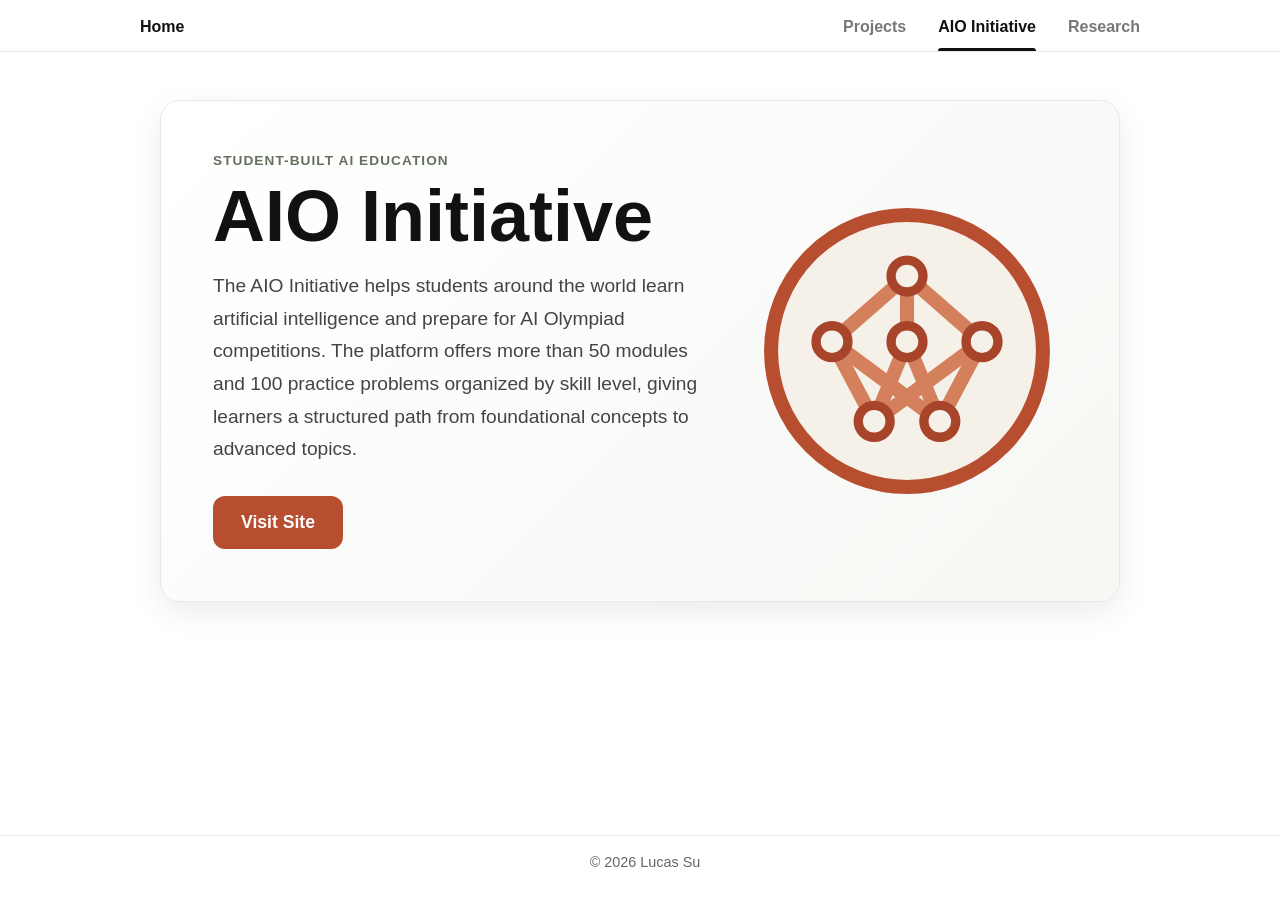
==== aio-initiative/index.html @ 116cb765 "change website" ====
<!doctype html>
<html lang="en">
<head>
  <meta charset="UTF-8">
  <meta name="viewport" content="width=device-width, initial-scale=1.0">
  <title>Lucas Su | AIO Initiative</title>
  <link rel="stylesheet" href="/style.css">
</head>
<body>
  <header class="site-header">
    <div class="site-header-inner">
      <a class="site-home" href="/">Home</a>
      <nav class="site-tabs" aria-label="Main sections">
        <a class="site-tab" href="/projects/">Projects</a>
        <a class="site-tab active" href="/aio-initiative/">AIO Initiative</a>
        <button class="site-tab" type="button" disabled>Research</button>
      </nav>
    </div>
  </header>

  <main class="initiative-main">
    <section class="initiative-card">
      <div class="initiative-copy">
        <p class="initiative-label">Student-built AI education</p>
        <h1>AIO Initiative</h1>
        <p class="initiative-description">
          The AIO Initiative helps students around the world learn artificial
          intelligence and prepare for AI Olympiad competitions. The platform offers
          more than 50 modules and 100 practice problems organized by skill level,
          giving learners a structured path from foundational concepts to advanced topics.
        </p>
        <a class="initiative-button" href="https://aioinitiative.com/" target="_blank" rel="noopener noreferrer">
          Visit Site
        </a>
      </div>
      <div class="initiative-logo">
        <img src="/images/aio-initiative-logo.svg" alt="AIO Initiative neural network logo">
      </div>
    </section>
  </main>

  <footer class="site-footer">&copy; 2026 Lucas Su</footer>
</body>
</html>
---- style.css ----
body {
  display: flex;
  flex-direction: column;
  min-height: 100vh;
  font-family: Arial, sans-serif;
  margin: 0;
  background: #fff;
  color: #111;
}

.site-header {
  position: sticky;
  top: 0;
  z-index: 100;
  background: rgba(255, 255, 255, 0.94);
  border-bottom: 1px solid #e8e8e8;
  backdrop-filter: blur(14px);
  -webkit-backdrop-filter: blur(14px);
}

.site-header-inner {
  display: flex;
  align-items: center;
  justify-content: space-between;
  max-width: 1000px;
  margin: 0 auto;
  padding: 0 20px;
}

.site-home {
  position: relative;
  padding: 18px 0 15px;
  color: #111;
  font-size: 1rem;
  font-weight: 700;
  text-decoration: none;
}

.site-home:hover {
  color: #555;
}

.site-home.active::after {
  content: '';
  position: absolute;
  right: 0;
  bottom: 0;
  left: 0;
  height: 3px;
  border-radius: 3px 3px 0 0;
  background: #111;
}

.site-tabs {
  display: flex;
  gap: 32px;
  margin-left: auto;
  overflow-x: auto;
}

.site-tab {
  position: relative;
  padding: 18px 0 15px;
  border: 0;
  background: transparent;
  color: #777;
  font: inherit;
  font-size: 1rem;
  font-weight: 600;
  text-decoration: none;
  white-space: nowrap;
}

.site-tab:disabled {
  cursor: default;
  opacity: 1;
}

.site-tab.active {
  color: #111;
}

.site-tab.active::after {
  content: '';
  position: absolute;
  right: 0;
  bottom: 0;
  left: 0;
  height: 3px;
  border-radius: 3px 3px 0 0;
  background: #111;
}

main {
  flex: 1;
  max-width: 1000px;
  margin: 0 auto;
  padding: 48px 20px;
}

.site-footer {
  padding: 18px 20px 30px;
  border-top: 1px solid #ededed;
  color: #666;
  font-size: 0.9rem;
  text-indent: 10px;
  text-align: center;
}

.intro {
  display: flex;
  align-items: center;
  justify-content: space-between;
  gap: 32px;
  margin-bottom: 48px;
}

.intro-text {
  flex: 1;
}

.intro h1 {
  margin-bottom: 12px;
  font-size: 2.5rem;
}

.intro p {
  font-size: 1.1rem;
  line-height: 1.6;
}

.intro-images {
  display: flex;
  align-items: center;
  flex-direction: row;
  flex-wrap: nowrap;
  gap: 18px;
  flex-shrink: 0;
}

.intro-image {
  flex-shrink: 0;
}

.intro-image img {
  width: 220px;
  height: auto;
  border-radius: 16px;
  object-fit: cover;
  box-shadow: 0 6px 18px rgba(0, 0, 0, 0.12);
}

.home-section-card {
  display: flex;
  align-items: center;
  justify-content: space-between;
  gap: 24px;
  width: 100%;
  box-sizing: border-box;
  padding: 28px 32px;
  border: 1px solid #ececec;
  border-radius: 16px;
  background: #fff;
  color: #111;
  text-decoration: none;
  box-shadow: 0 5px 18px rgba(0, 0, 0, 0.08);
  transition: transform 0.2s ease, box-shadow 0.2s ease;
}

.home-section-card:hover {
  transform: translateY(-2px);
  box-shadow: 0 9px 24px rgba(0, 0, 0, 0.12);
}

.home-section-card + .home-section-card {
  margin-top: 16px;
}

.home-section-card-aio .home-section-arrow {
  color: #b84e30;
}

.home-section-card h2 {
  margin: 0 0 8px;
  font-size: 1.6rem;
}

.home-section-card p {
  margin: 0;
  color: #555;
  font-size: 1.05rem;
  line-height: 1.5;
}

.home-section-arrow {
  flex-shrink: 0;
  font-size: 2rem;
  transition: transform 0.2s ease;
}

.home-section-card:hover .home-section-arrow {
  transform: translateX(5px);
}

.initiative-main {
  display: flex;
  align-items: flex-start;
  width: 100%;
  box-sizing: border-box;
}

.initiative-card {
  display: grid;
  grid-template-columns: minmax(0, 1fr) minmax(220px, 320px);
  align-items: center;
  gap: 48px;
  width: 100%;
  padding: 52px;
  box-sizing: border-box;
  border: 1px solid #e8e8e8;
  border-radius: 20px;
  background: linear-gradient(135deg, #ffffff 0%, #f6f8f4 100%);
  box-shadow: 0 10px 32px rgba(0, 0, 0, 0.08);
}

.initiative-logo {
  display: flex;
  align-items: center;
  justify-content: center;
}

.initiative-logo img {
  display: block;
  width: 100%;
  max-width: 300px;
  height: auto;
}

.initiative-label {
  margin: 0 0 12px;
  color: #64705f;
  font-size: 0.85rem;
  font-weight: 700;
  letter-spacing: 0.08em;
  text-transform: uppercase;
}

.initiative-card h1 {
  margin: 0 0 18px;
  font-size: clamp(2.4rem, 6vw, 4.5rem);
  line-height: 1;
}

.initiative-description {
  max-width: 720px;
  margin: 0 0 30px;
  color: #444;
  font-size: 1.2rem;
  line-height: 1.7;
}

.initiative-button {
  display: inline-block;
  padding: 16px 28px;
  border-radius: 12px;
  background: #b84e30;
  color: #fff;
  font-size: 1.1rem;
  font-weight: 700;
  text-decoration: none;
  transition: transform 0.2s ease, background 0.2s ease;
}

.initiative-button:hover {
  transform: translateY(-2px);
  background: #a8442a;
}

.projects h1,
.projects h2 {
  margin-bottom: 20px;
}

.grid {
  display: grid;
  grid-template-columns: repeat(2, minmax(0, 1fr));
  gap: 16px;
}

.card {
  display: block;
  padding: 20px;
  background: white;
  border-radius: 14px;
  text-decoration: none;
  color: inherit;
  box-shadow: 0 4px 14px rgba(0, 0, 0, 0.08);
  transition: transform 0.2s ease;
}

.card:hover {
  transform: translateY(-2px);
}

.project-button {
  display: inline-block;
  padding: 12px 22px;
  background: #111;
  color: white;
  text-decoration: none;
  border-radius: 10px;
  font-weight: 600;
  margin: 12px 0 24px;
  transition: background 0.2s ease, transform 0.2s ease;
}

.project-button:hover {
  background: #333;
  transform: translateY(-1px);
}

.project-actions {
  display: flex;
  flex-wrap: wrap;
  gap: 12px;
}

.project-hero {
  display: flex;
  align-items: center;
  justify-content: space-between;
  gap: 24px;
  margin-bottom: 24px;
}

.project-hero-text {
  flex: 1;
}

.project-hero-emoji {
  font-size: 7rem;
  line-height: 1;
  flex-shrink: 0;
}

.project-hero-art {
  flex-shrink: 0;
}

.project-hero-art img {
  width: 180px;
  height: auto;
  display: block;
}

.project-page {
  background: #fff;
}

.project-main {
  max-width: 860px;
}

.back-link {
  display: inline-block;
  margin-bottom: 18px;
  color: #555;
  text-decoration: none;
  font-weight: 600;
}

.back-link:hover {
  color: #111;
}

.project-tagline {
  font-size: 1.2rem;
  line-height: 1.7;
  max-width: 620px;
  color: #444;
}

.project-subtitle {
  margin: -2px 0 10px;
  font-size: 1rem;
  line-height: 1.5;
  color: #7a3f3f;
  font-weight: 600;
}

.project-section {
  background: rgba(255, 255, 255, 0.8);
  border: 1px solid rgba(0, 0, 0, 0.06);
  border-radius: 18px;
  padding: 24px 26px;
  margin-bottom: 22px;
  box-shadow: 0 10px 24px rgba(0, 0, 0, 0.05);
}

.project-section h2 {
  font-size: 1.6rem;
  margin: 0 0 12px;
}

.project-section p {
  font-size: 1.1rem;
  line-height: 1.85;
  color: #222;
}

.project-figure {
  width: 100%;
  height: auto;
  border-radius: 14px;
  display: block;
}

.project-figure-caption {
  margin: 12px 0 0;
  font-size: 0.95rem;
  line-height: 1.6;
  color: #555;
}

.project-results-grid {
  display: grid;
  grid-template-columns: repeat(2, minmax(0, 1fr));
  gap: 18px;
  margin: 18px 0 22px;
}

.project-results-figure {
  margin: 0;
}

.project-side-by-side {
  display: grid;
  grid-template-columns: minmax(0, 1.35fr) minmax(260px, 0.85fr);
  gap: 22px;
  align-items: start;
}

.project-side-by-side-text p {
  margin-top: 0;
}

.project-inline-figure {
  margin: 0;
}

.project-credit {
  margin-top: 18px;
  font-size: 0.9rem;
  color: #666;
}

.video-wrapper {
  position: relative;
  width: 100%;
  aspect-ratio: 16 / 9;
  margin-top: 16px;
}

.video-wrapper iframe {
  width: 100%;
  height: 100%;
  border: none;
  border-radius: 14px;
  display: block;
}

.pdf-wrapper {
  width: 100%;
  height: 720px;
  margin-top: 16px;
}

.pdf-wrapper iframe {
  width: 100%;
  height: 100%;
  border: none;
  border-radius: 14px;
  display: block;
}

.live-shell {
  padding: 28px;
  border-radius: 30px;
  background: rgba(255, 255, 255, 0.78);
  border: 1px solid rgba(112, 145, 89, 0.18);
  box-shadow: 0 20px 50px rgba(144, 167, 110, 0.16);
}

.live-topbar {
  display: flex;
  justify-content: space-between;
  align-items: flex-start;
  gap: 16px;
  margin-bottom: 14px;
}

.live-note {
  font-size: 1.05rem;
  line-height: 1.8;
  color: #4f5a47;
  margin-bottom: 22px;
}

.live-studio {
  display: grid;
  grid-template-columns: minmax(0, 0.95fr) minmax(0, 1.05fr);
  gap: 18px;
}

.live-panel {
  padding: 18px;
  background: rgba(255, 252, 255, 0.92);
  border: 1px solid rgba(112, 145, 89, 0.18);
  border-radius: 24px;
}

.live-output {
  margin: 0;
  min-height: 380px;
  white-space: pre-wrap;
  line-height: 1.6;
  font-size: 0.96rem;
  font-family: "IBM Plex Mono", monospace;
  color: #31412b;
}

@media (max-width: 768px) {
  .site-header-inner {
    gap: 24px;
  }

  .site-tabs {
    gap: 24px;
  }

  .site-tab {
    font-size: 0.95rem;
  }

  .initiative-card {
    grid-template-columns: 1fr;
    gap: 32px;
    padding: 34px 24px;
  }

  .initiative-logo img {
    max-width: 220px;
  }

  .initiative-description {
    font-size: 1.05rem;
  }

  .intro {
    flex-direction: column;
    align-items: flex-start;
  }

  .intro-images {
    width: 100%;
    justify-content: flex-start;
  }

  .intro-image img {
    width: min(44vw, 200px);
  }

  .grid {
    grid-template-columns: 1fr;
  }

  .project-hero {
    flex-direction: column;
    align-items: flex-start;
  }

  .project-hero-emoji {
    font-size: 5rem;
  }

  .project-hero-art img {
    width: 140px;
  }

  .project-section {
    padding: 20px;
  }

  .project-section p,
  .project-tagline {
    font-size: 1rem;
  }

  .project-results-grid {
    grid-template-columns: 1fr;
  }

  .project-side-by-side {
    grid-template-columns: 1fr;
  }

  .live-shell {
    padding: 20px;
  }

  .live-topbar,
  .live-studio,
  .controls {
    grid-template-columns: 1fr;
  }

  .live-topbar {
    flex-direction: column;
  }

  .live-output {
    min-height: 260px;
  }

  .pdf-wrapper {
    height: 520px;
  }
}
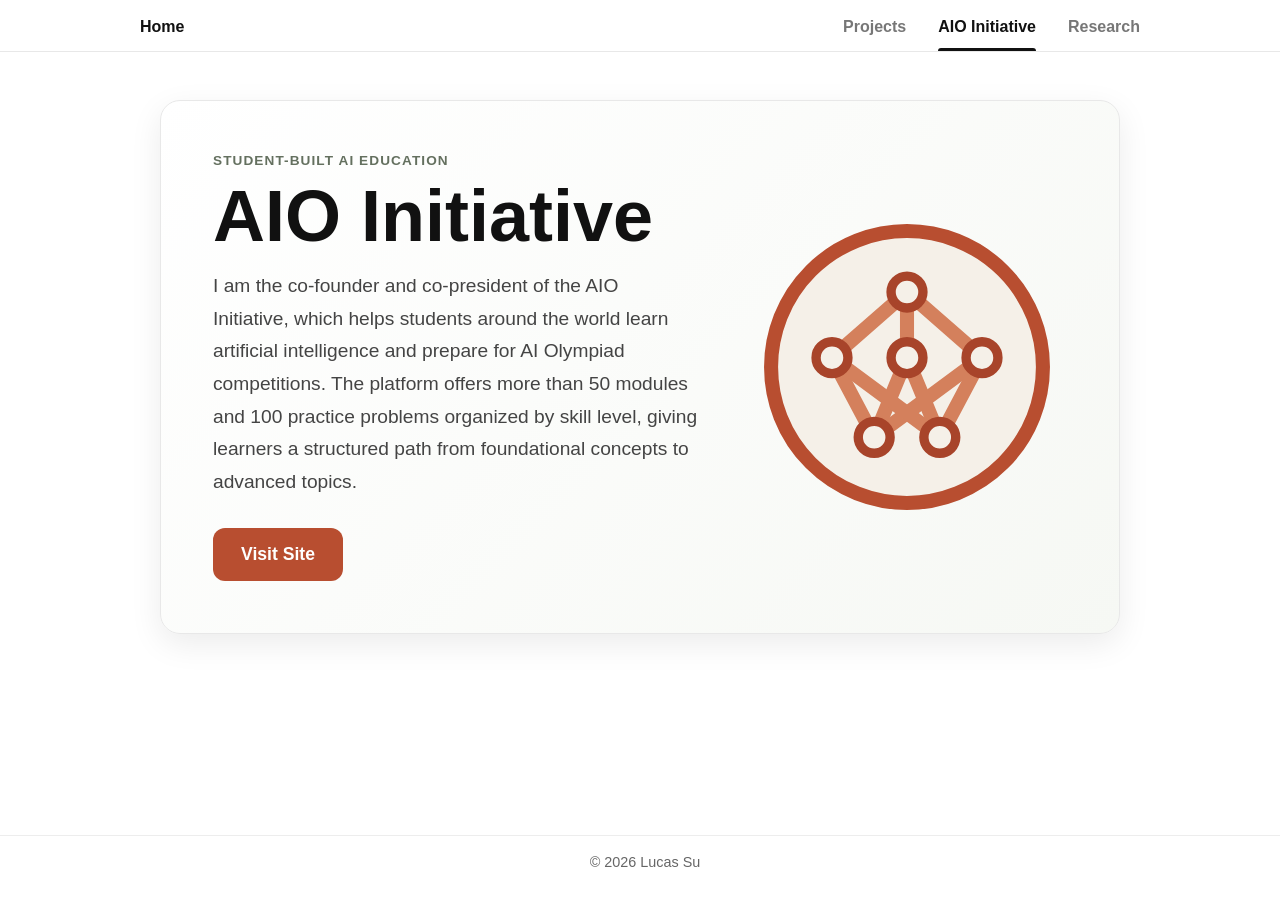
==== commit 2506a2ed: "update AIO Initiative" ====
--- a/aio-initiative/index.html
+++ b/aio-initiative/index.html
@@ -24,8 +24,9 @@
         <p class="initiative-label">Student-built AI education</p>
         <h1>AIO Initiative</h1>
         <p class="initiative-description">
-          The AIO Initiative helps students around the world learn artificial
-          intelligence and prepare for AI Olympiad competitions. The platform offers
+          I am the co-founder and co-president of the AIO Initiative, which helps
+          students around the world learn artificial intelligence and prepare for
+          AI Olympiad competitions. The platform offers
           more than 50 modules and 100 practice problems organized by skill level,
           giving learners a structured path from foundational concepts to advanced topics.
         </p>
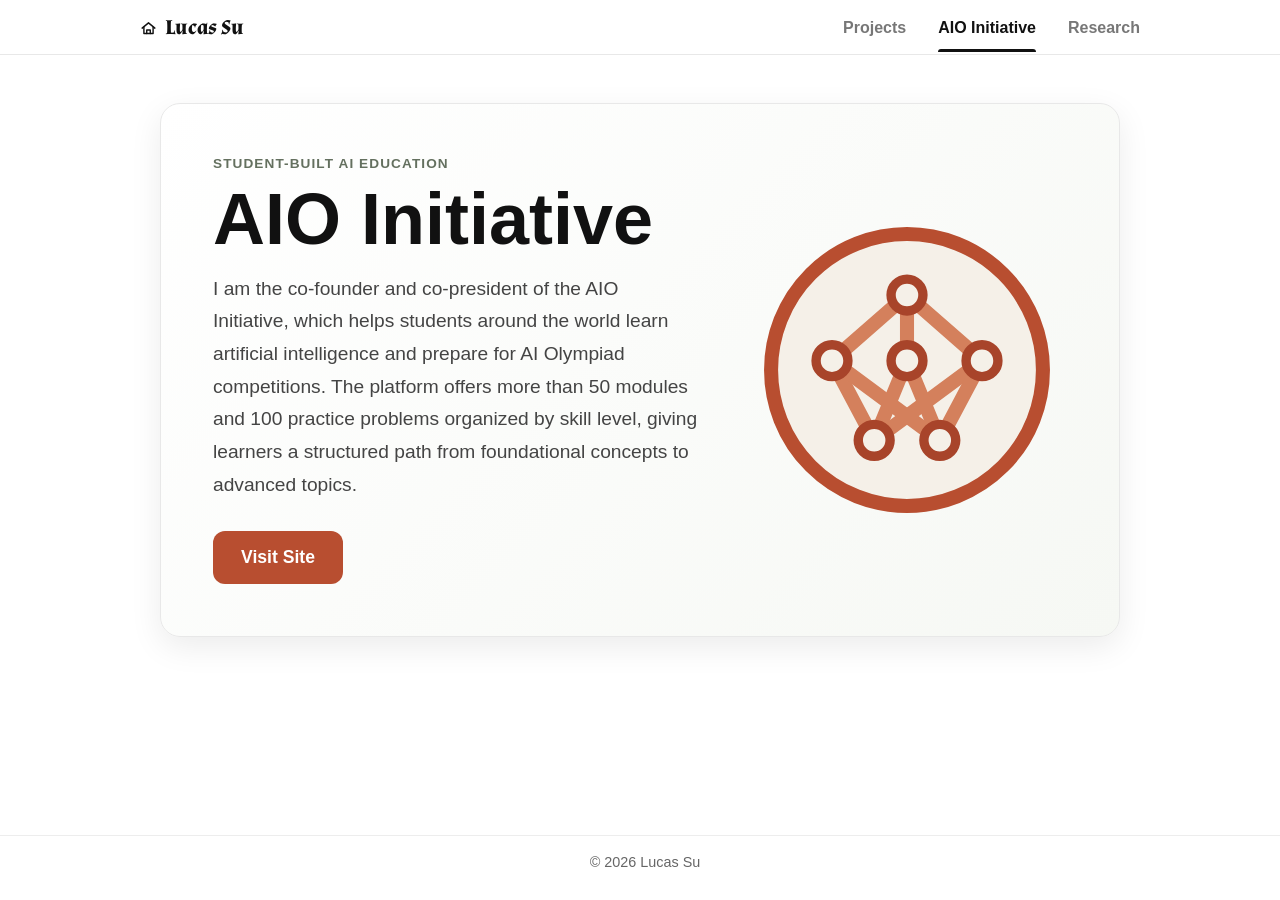
==== commit ee7bbacc: "add home button" ====
--- a/aio-initiative/index.html
+++ b/aio-initiative/index.html
@@ -9,11 +9,11 @@
 <body>
   <header class="site-header">
     <div class="site-header-inner">
-      <a class="site-home" href="/">Home</a>
+      <a class="site-home" href="/">Lucas Su</a>
       <nav class="site-tabs" aria-label="Main sections">
         <a class="site-tab" href="/projects/">Projects</a>
         <a class="site-tab active" href="/aio-initiative/">AIO Initiative</a>
-        <button class="site-tab" type="button" disabled>Research</button>
+        <a class="site-tab" href="/research/">Research</a>
       </nav>
     </div>
   </header>
--- a/style.css
+++ b/style.css
@@ -1,3 +1,5 @@
+@import url('https://fonts.googleapis.com/css2?family=Almendra:wght@700&display=swap');
+
 body {
   display: flex;
   flex-direction: column;
@@ -29,11 +31,24 @@
 
 .site-home {
   position: relative;
+  display: inline-flex;
+  align-items: center;
+  gap: 8px;
   padding: 18px 0 15px;
   color: #111;
-  font-size: 1rem;
+  font-family: "Almendra", Georgia, serif;
+  font-size: 1.3rem;
   font-weight: 700;
+  line-height: 1;
   text-decoration: none;
+}
+
+.site-home::before {
+  content: '';
+  width: 17px;
+  height: 17px;
+  flex-shrink: 0;
+  background: url('/images/home-icon.svg') center / contain no-repeat;
 }
 
 .site-home:hover {
@@ -121,7 +136,11 @@
 
 .intro h1 {
   margin-bottom: 12px;
-  font-size: 2.5rem;
+  font-family: "Almendra", Georgia, serif;
+  font-size: 3.25rem;
+  font-weight: 700;
+  letter-spacing: -0.02em;
+  line-height: 1;
 }
 
 .intro p {
@@ -178,6 +197,10 @@
 
 .home-section-card-aio .home-section-arrow {
   color: #b84e30;
+}
+
+.home-section-card-research .home-section-arrow {
+  color: #2e6a58;
 }
 
 .home-section-card h2 {
@@ -276,6 +299,42 @@
   background: #a8442a;
 }
 
+.research-main {
+  display: flex;
+  align-items: center;
+  width: 100%;
+  box-sizing: border-box;
+}
+
+.research-card {
+  width: 100%;
+  padding: 72px 32px;
+  box-sizing: border-box;
+  border: 1px solid #e7ece9;
+  border-radius: 20px;
+  background: linear-gradient(135deg, #ffffff 0%, #f1f7f3 100%);
+  box-shadow: 0 10px 32px rgba(0, 0, 0, 0.08);
+  text-align: center;
+}
+
+.research-face {
+  margin-bottom: 16px;
+  font-size: 4.5rem;
+  line-height: 1;
+}
+
+.research-card h1 {
+  margin: 0 0 14px;
+  font-size: clamp(2.5rem, 6vw, 4.5rem);
+}
+
+.research-card p {
+  margin: 0;
+  color: #526059;
+  font-size: 1.15rem;
+  line-height: 1.6;
+}
+
 .projects h1,
 .projects h2 {
   margin-bottom: 20px;
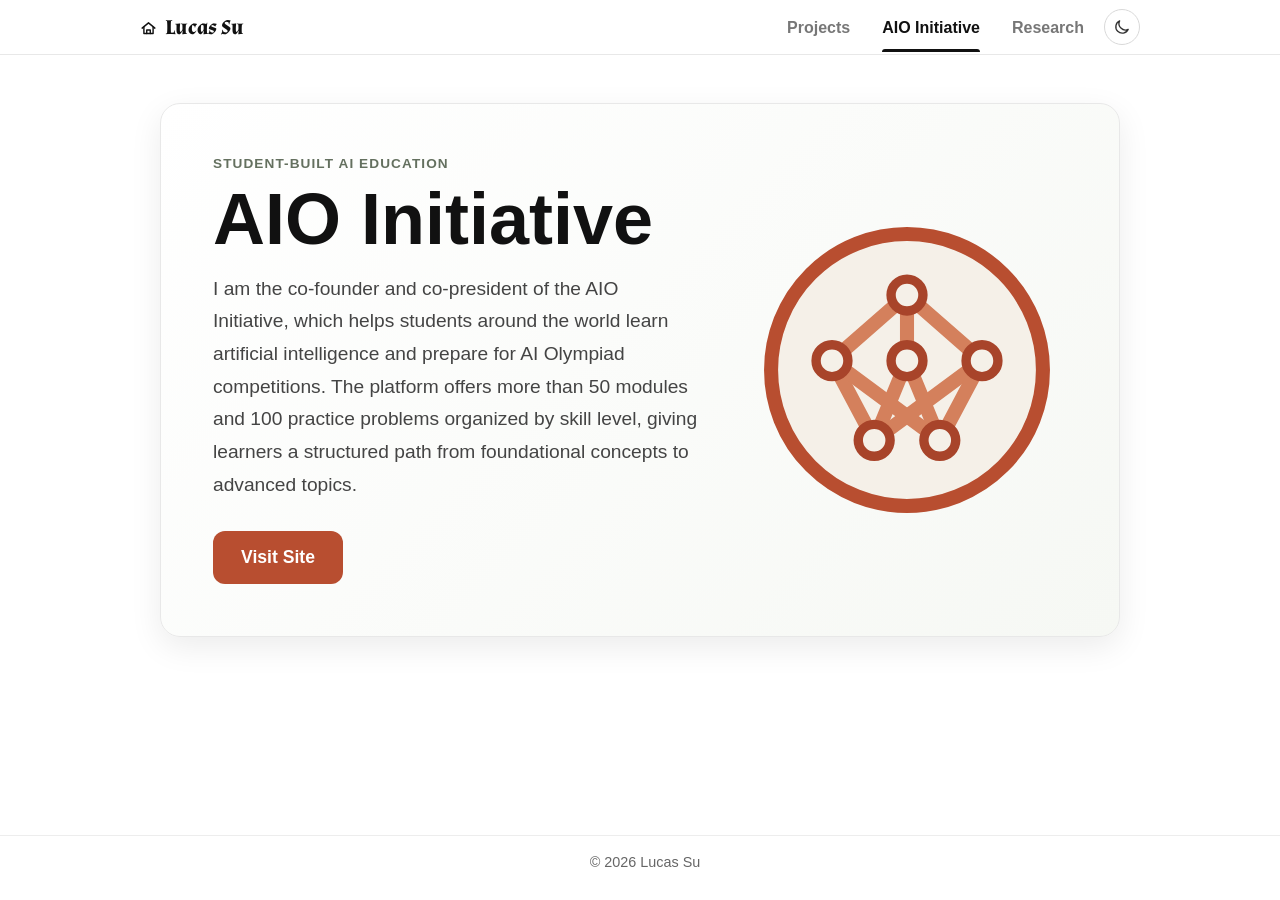
==== commit b43ebfed: "light/dark" ====
--- a/aio-initiative/index.html
+++ b/aio-initiative/index.html
@@ -5,6 +5,7 @@
   <meta name="viewport" content="width=device-width, initial-scale=1.0">
   <title>Lucas Su | AIO Initiative</title>
   <link rel="stylesheet" href="/style.css">
+  <script src="../theme.js"></script>
 </head>
 <body>
   <header class="site-header">
--- a/style.css
+++ b/style.css
@@ -1,4 +1,12 @@
 @import url('https://fonts.googleapis.com/css2?family=Almendra:wght@700&display=swap');
+
+:root {
+  color-scheme: light;
+}
+
+:root[data-theme='dark'] {
+  color-scheme: dark;
+}
 
 body {
   display: flex;
@@ -8,6 +16,7 @@
   margin: 0;
   background: #fff;
   color: #111;
+  transition: background-color 0.25s ease, color 0.25s ease;
 }
 
 .site-header {
@@ -41,6 +50,7 @@
   font-weight: 700;
   line-height: 1;
   text-decoration: none;
+  white-space: nowrap;
 }
 
 .site-home::before {
@@ -68,9 +78,54 @@
 
 .site-tabs {
   display: flex;
+  min-width: 0;
   gap: 32px;
   margin-left: auto;
   overflow-x: auto;
+}
+
+.theme-toggle {
+  display: inline-flex;
+  align-items: center;
+  justify-content: center;
+  width: 36px;
+  height: 36px;
+  flex: 0 0 36px;
+  margin-left: 20px;
+  padding: 0;
+  border: 1px solid #d8d8d8;
+  border-radius: 50%;
+  background: transparent;
+  color: #333;
+  cursor: pointer;
+  transition: color 0.2s ease, border-color 0.2s ease, transform 0.2s ease;
+}
+
+.theme-toggle:hover {
+  border-color: #999;
+  transform: rotate(8deg);
+}
+
+.theme-icon {
+  width: 18px;
+  height: 18px;
+  fill: none;
+  stroke: currentColor;
+  stroke-width: 1.8;
+  stroke-linecap: round;
+  stroke-linejoin: round;
+}
+
+.theme-icon-sun {
+  display: none;
+}
+
+:root[data-theme='dark'] .theme-icon-moon {
+  display: none;
+}
+
+:root[data-theme='dark'] .theme-icon-sun {
+  display: block;
 }
 
 .site-tab {
@@ -134,13 +189,81 @@
   flex: 1;
 }
 
+.intro-heading {
+  display: flex;
+  align-items: center;
+  flex-wrap: wrap;
+  gap: 16px;
+  margin-bottom: 12px;
+}
+
 .intro h1 {
-  margin-bottom: 12px;
+  margin: 0;
   font-family: "Almendra", Georgia, serif;
   font-size: 3.25rem;
   font-weight: 700;
   letter-spacing: -0.02em;
   line-height: 1;
+}
+
+.social-links {
+  display: flex;
+  align-items: center;
+  gap: 9px;
+}
+
+.social-link {
+  display: inline-flex;
+  align-items: center;
+  justify-content: center;
+  width: 38px;
+  height: 38px;
+  box-sizing: border-box;
+  border: 1px solid #d8d8d8;
+  border-radius: 50%;
+  background: transparent;
+  color: #333;
+  transition: color 0.2s ease, border-color 0.2s ease, transform 0.2s ease;
+}
+
+.social-link:hover {
+  transform: translateY(-2px);
+}
+
+.social-link svg {
+  width: 19px;
+  height: 19px;
+}
+
+.social-instagram svg {
+  fill: none;
+  stroke: currentColor;
+  stroke-width: 1.8;
+}
+
+.social-instagram .social-icon-dot {
+  fill: currentColor;
+  stroke: none;
+}
+
+.social-linkedin svg,
+.social-github svg {
+  fill: currentColor;
+}
+
+.social-instagram:hover {
+  border-color: #c13584;
+  color: #c13584;
+}
+
+.social-linkedin:hover {
+  border-color: #0a66c2;
+  color: #0a66c2;
+}
+
+.social-github:hover {
+  border-color: #111;
+  color: #111;
 }
 
 .intro p {
@@ -588,13 +711,155 @@
   color: #31412b;
 }
 
+:root[data-theme='dark'] body,
+:root[data-theme='dark'] .project-page {
+  background: #111315;
+  color: #f3f1eb;
+}
+
+:root[data-theme='dark'] .site-header {
+  background: rgba(17, 19, 21, 0.94);
+  border-bottom-color: #2d3135;
+}
+
+:root[data-theme='dark'] .site-home,
+:root[data-theme='dark'] .site-tab.active {
+  color: #f3f1eb;
+}
+
+:root[data-theme='dark'] .site-home:hover,
+:root[data-theme='dark'] .site-tab {
+  color: #aaa9a5;
+}
+
+:root[data-theme='dark'] .site-home.active::after,
+:root[data-theme='dark'] .site-tab.active::after {
+  background: #f3f1eb;
+}
+
+:root[data-theme='dark'] .site-home::before {
+  filter: invert(1);
+}
+
+:root[data-theme='dark'] .theme-toggle,
+:root[data-theme='dark'] .social-link {
+  border-color: #45494d;
+  color: #d7d5cf;
+}
+
+:root[data-theme='dark'] .theme-toggle:hover {
+  border-color: #85898d;
+}
+
+:root[data-theme='dark'] .social-github:hover {
+  border-color: #f3f1eb;
+  color: #f3f1eb;
+}
+
+:root[data-theme='dark'] .site-footer {
+  border-top-color: #292d31;
+  color: #a5a49f;
+}
+
+:root[data-theme='dark'] .home-section-card,
+:root[data-theme='dark'] .card {
+  border-color: #2d3135;
+  background: #191c1f;
+  color: #f3f1eb;
+  box-shadow: 0 5px 20px rgba(0, 0, 0, 0.28);
+}
+
+:root[data-theme='dark'] .home-section-card:hover,
+:root[data-theme='dark'] .card:hover {
+  box-shadow: 0 9px 26px rgba(0, 0, 0, 0.38);
+}
+
+:root[data-theme='dark'] .home-section-card p,
+:root[data-theme='dark'] .initiative-description,
+:root[data-theme='dark'] .project-tagline,
+:root[data-theme='dark'] .project-figure-caption,
+:root[data-theme='dark'] .project-credit,
+:root[data-theme='dark'] .back-link {
+  color: #b8b7b2;
+}
+
+:root[data-theme='dark'] .back-link:hover {
+  color: #f3f1eb;
+}
+
+:root[data-theme='dark'] .initiative-card {
+  border-color: #34312e;
+  background: linear-gradient(135deg, #1b1b1a 0%, #211c19 100%);
+  box-shadow: 0 10px 34px rgba(0, 0, 0, 0.34);
+}
+
+:root[data-theme='dark'] .initiative-label {
+  color: #d58b70;
+}
+
+:root[data-theme='dark'] .research-card {
+  border-color: #2e3934;
+  background: linear-gradient(135deg, #191c1b 0%, #17221d 100%);
+  box-shadow: 0 10px 34px rgba(0, 0, 0, 0.34);
+}
+
+:root[data-theme='dark'] .research-card p {
+  color: #aebbb4;
+}
+
+:root[data-theme='dark'] .project-button {
+  background: #f3f1eb;
+  color: #111315;
+}
+
+:root[data-theme='dark'] .project-button:hover {
+  background: #d9d7d1;
+}
+
+:root[data-theme='dark'] .project-subtitle {
+  color: #d69a9a;
+}
+
+:root[data-theme='dark'] .project-section {
+  border-color: rgba(255, 255, 255, 0.09);
+  background: rgba(27, 30, 33, 0.9);
+  box-shadow: 0 10px 26px rgba(0, 0, 0, 0.28);
+}
+
+:root[data-theme='dark'] .project-section p {
+  color: #dedcd6;
+}
+
+:root[data-theme='dark'] .live-shell {
+  border-color: rgba(146, 174, 127, 0.22);
+  background: rgba(25, 29, 27, 0.94);
+  box-shadow: 0 20px 50px rgba(0, 0, 0, 0.32);
+}
+
+:root[data-theme='dark'] .live-note {
+  color: #b8c3b1;
+}
+
+:root[data-theme='dark'] .live-panel {
+  border-color: rgba(146, 174, 127, 0.2);
+  background: rgba(31, 35, 32, 0.96);
+}
+
+:root[data-theme='dark'] .live-output {
+  color: #d7e2d0;
+}
+
 @media (max-width: 768px) {
   .site-header-inner {
-    gap: 24px;
+    gap: 16px;
   }
 
   .site-tabs {
-    gap: 24px;
+    gap: 20px;
+  }
+
+  .theme-toggle {
+    margin-left: 0;
   }
 
   .site-tab {
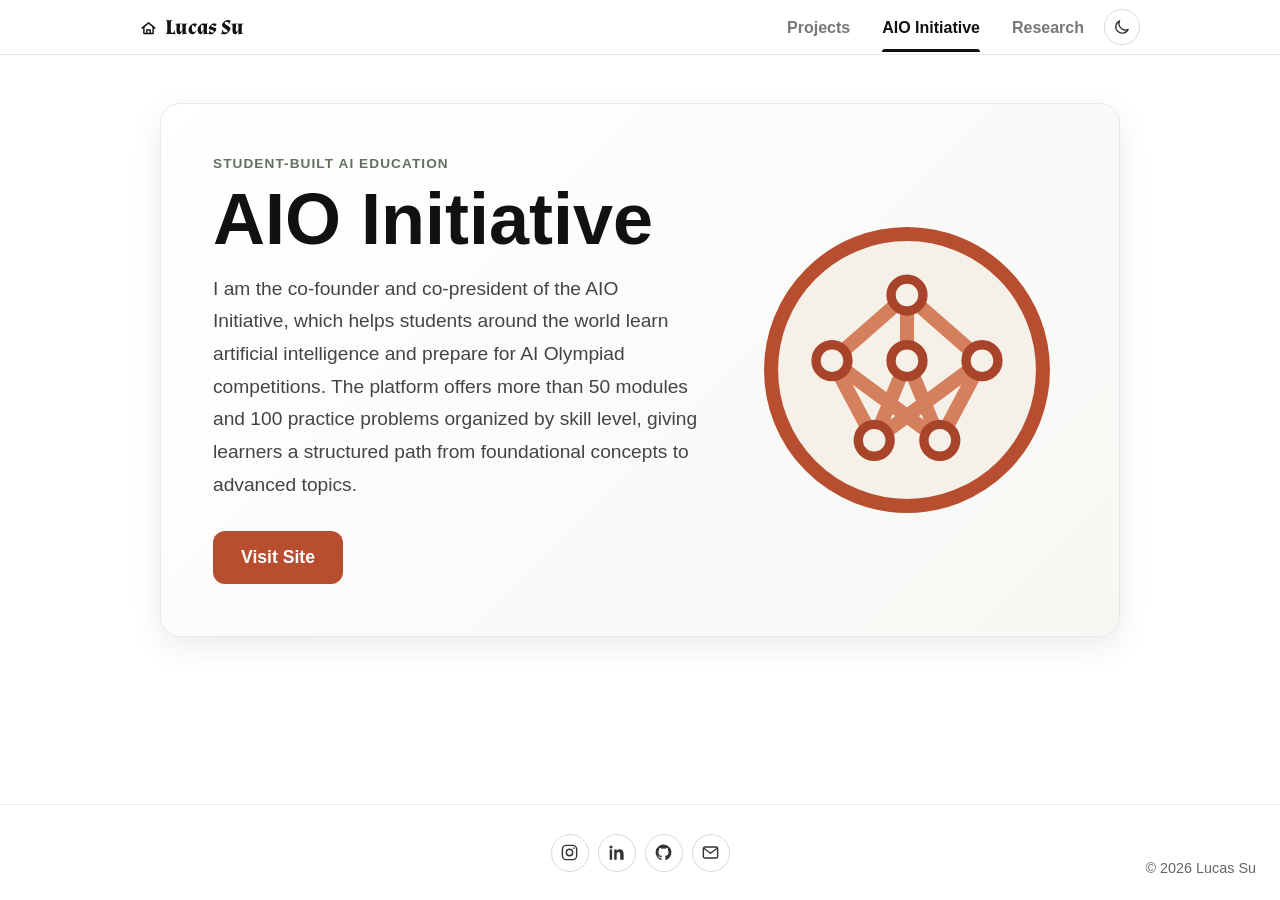
==== commit 475c2f74: "add my stuff to bot of page" ====
--- a/aio-initiative/index.html
+++ b/aio-initiative/index.html
@@ -41,6 +41,9 @@
     </section>
   </main>
 
-  <footer class="site-footer">&copy; 2026 Lucas Su</footer>
+  <footer class="site-footer">
+    <div class="footer-contacts" aria-label="Social and contact profiles"></div>
+    <span class="site-copyright">&copy; 2026 Lucas Su</span>
+  </footer>
 </body>
 </html>
--- a/style.css
+++ b/style.css
@@ -169,12 +169,22 @@
 }
 
 .site-footer {
-  padding: 18px 20px 30px;
+  position: relative;
+  display: flex;
+  align-items: center;
+  justify-content: center;
+  min-height: 96px;
+  box-sizing: border-box;
+  padding: 24px 150px;
   border-top: 1px solid #ededed;
   color: #666;
   font-size: 0.9rem;
-  text-indent: 10px;
-  text-align: center;
+}
+
+.site-copyright {
+  position: absolute;
+  right: 24px;
+  bottom: 24px;
 }
 
 .intro {
@@ -189,16 +199,8 @@
   flex: 1;
 }
 
-.intro-heading {
-  display: flex;
-  align-items: center;
-  flex-wrap: wrap;
-  gap: 16px;
-  margin-bottom: 12px;
-}
-
 .intro h1 {
-  margin: 0;
+  margin: 0 0 12px;
   font-family: "Almendra", Georgia, serif;
   font-size: 3.25rem;
   font-weight: 700;
@@ -206,13 +208,14 @@
   line-height: 1;
 }
 
-.social-links {
+.footer-contacts {
   display: flex;
   align-items: center;
   gap: 9px;
 }
 
 .social-link {
+  position: relative;
   display: inline-flex;
   align-items: center;
   justify-content: center;
@@ -223,6 +226,8 @@
   border-radius: 50%;
   background: transparent;
   color: #333;
+  padding: 0;
+  cursor: pointer;
   transition: color 0.2s ease, border-color 0.2s ease, transform 0.2s ease;
 }
 
@@ -251,6 +256,51 @@
   fill: currentColor;
 }
 
+.social-email svg {
+  fill: none;
+  stroke: currentColor;
+  stroke-width: 1.8;
+  stroke-linecap: round;
+  stroke-linejoin: round;
+}
+
+.social-email::after {
+  content: 'Copied!';
+  position: absolute;
+  bottom: calc(100% + 8px);
+  left: 50%;
+  z-index: 5;
+  padding: 5px 8px;
+  border-radius: 6px;
+  background: #111;
+  color: #fff;
+  font-family: Arial, sans-serif;
+  font-size: 0.72rem;
+  font-weight: 600;
+  white-space: nowrap;
+  opacity: 0;
+  pointer-events: none;
+  transform: translate(-50%, 3px);
+  transition: opacity 0.2s ease, transform 0.2s ease;
+}
+
+.social-email.copied::after {
+  opacity: 1;
+  transform: translate(-50%, 0);
+}
+
+.sr-only {
+  position: absolute;
+  width: 1px;
+  height: 1px;
+  padding: 0;
+  margin: -1px;
+  overflow: hidden;
+  clip: rect(0, 0, 0, 0);
+  white-space: nowrap;
+  border: 0;
+}
+
 .social-instagram:hover {
   border-color: #c13584;
   color: #c13584;
@@ -264,6 +314,12 @@
 .social-github:hover {
   border-color: #111;
   color: #111;
+}
+
+.social-email:hover,
+.social-email.copied {
+  border-color: #b84e30;
+  color: #b84e30;
 }
 
 .intro p {
@@ -756,6 +812,11 @@
   color: #f3f1eb;
 }
 
+:root[data-theme='dark'] .social-email::after {
+  background: #f3f1eb;
+  color: #111315;
+}
+
 :root[data-theme='dark'] .site-footer {
   border-top-color: #292d31;
   color: #a5a49f;
@@ -862,6 +923,16 @@
     margin-left: 0;
   }
 
+  .site-footer {
+    min-height: 118px;
+    padding: 22px 20px 58px;
+  }
+
+  .site-copyright {
+    right: 18px;
+    bottom: 16px;
+  }
+
   .site-tab {
     font-size: 0.95rem;
   }
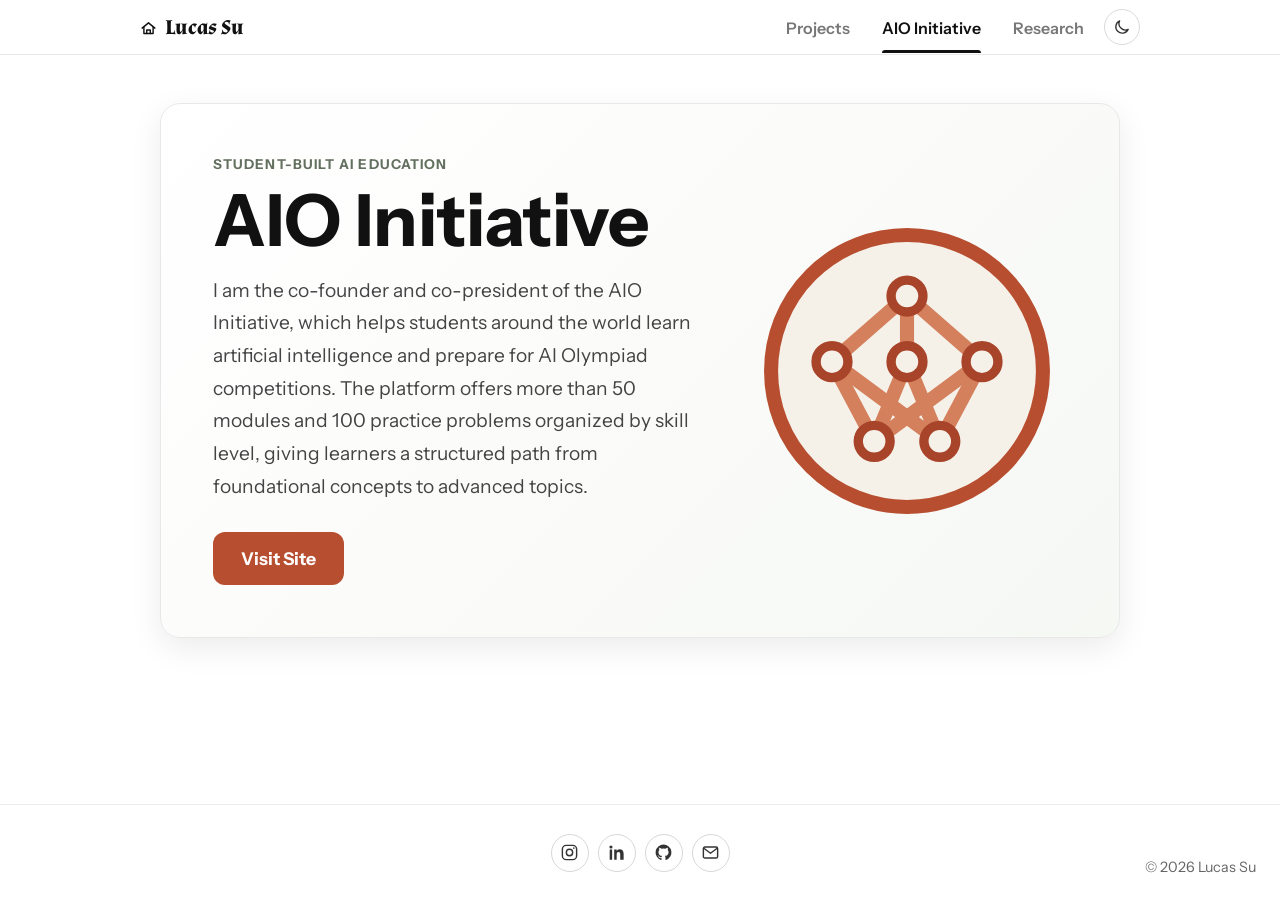
==== commit f3d7e470: "font" ====
--- a/aio-initiative/index.html
+++ b/aio-initiative/index.html
@@ -4,7 +4,7 @@
   <meta charset="UTF-8">
   <meta name="viewport" content="width=device-width, initial-scale=1.0">
   <title>Lucas Su | AIO Initiative</title>
-  <link rel="stylesheet" href="/style.css">
+  <link rel="stylesheet" href="/style.css?v=20261004">
   <script src="../theme.js"></script>
 </head>
 <body>
--- a/style.css
+++ b/style.css
@@ -1,4 +1,4 @@
-@import url('https://fonts.googleapis.com/css2?family=Almendra:wght@700&display=swap');
+@import url('https://fonts.googleapis.com/css2?family=Almendra:wght@700&family=Instrument+Sans:wght@400;500;600;700&display=swap');
 
 :root {
   color-scheme: light;
@@ -12,7 +12,7 @@
   display: flex;
   flex-direction: column;
   min-height: 100vh;
-  font-family: Arial, sans-serif;
+  font-family: "Instrument Sans", sans-serif;
   margin: 0;
   background: #fff;
   color: #111;
@@ -199,8 +199,16 @@
   flex: 1;
 }
 
+.intro-heading {
+  display: flex;
+  align-items: center;
+  flex-wrap: wrap;
+  gap: 16px;
+  margin-bottom: 12px;
+}
+
 .intro h1 {
-  margin: 0 0 12px;
+  margin: 0;
   font-family: "Almendra", Georgia, serif;
   font-size: 3.25rem;
   font-weight: 700;
@@ -208,7 +216,8 @@
   line-height: 1;
 }
 
-.footer-contacts {
+.footer-contacts,
+.intro-contacts {
   display: flex;
   align-items: center;
   gap: 9px;
@@ -274,7 +283,7 @@
   border-radius: 6px;
   background: #111;
   color: #fff;
-  font-family: Arial, sans-serif;
+  font-family: "Instrument Sans", sans-serif;
   font-size: 0.72rem;
   font-weight: 600;
   white-space: nowrap;
@@ -286,6 +295,16 @@
 
 .social-email.copied::after {
   opacity: 1;
+  transform: translate(-50%, 0);
+}
+
+.intro-contacts .social-email::after {
+  top: calc(100% + 8px);
+  bottom: auto;
+  transform: translate(-50%, -3px);
+}
+
+.intro-contacts .social-email.copied::after {
   transform: translate(-50%, 0);
 }
 
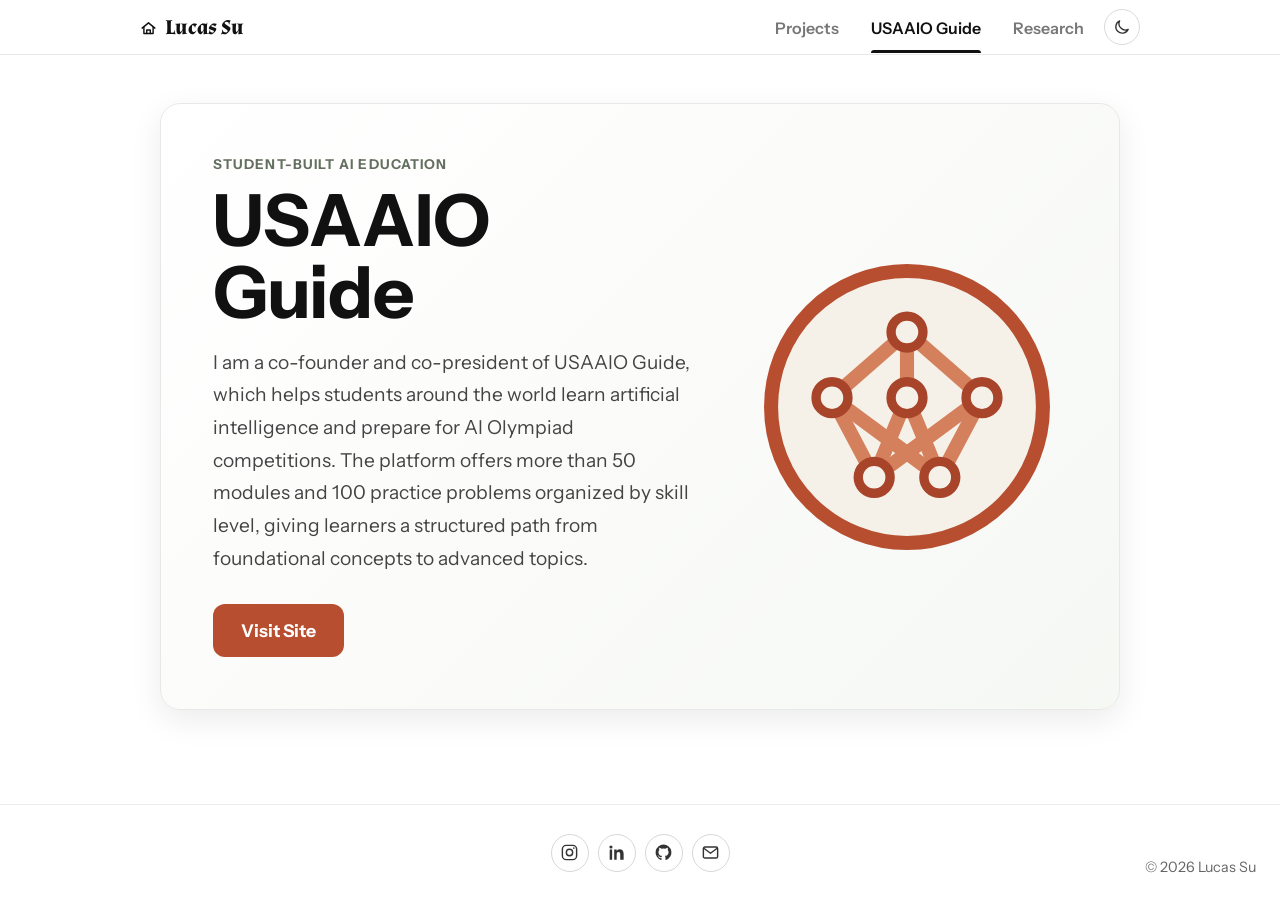
==== commit 34fa670b: "usaaioguide" ====
--- a/aio-initiative/index.html
+++ b/aio-initiative/index.html
@@ -3,7 +3,7 @@
 <head>
   <meta charset="UTF-8">
   <meta name="viewport" content="width=device-width, initial-scale=1.0">
-  <title>Lucas Su | AIO Initiative</title>
+  <title>Lucas Su | USAAIO Guide</title>
   <link rel="stylesheet" href="/style.css?v=20261004">
   <script src="../theme.js"></script>
 </head>
@@ -13,7 +13,7 @@
       <a class="site-home" href="/">Lucas Su</a>
       <nav class="site-tabs" aria-label="Main sections">
         <a class="site-tab" href="/projects/">Projects</a>
-        <a class="site-tab active" href="/aio-initiative/">AIO Initiative</a>
+        <a class="site-tab active" href="/aio-initiative/">USAAIO Guide</a>
         <a class="site-tab" href="/research/">Research</a>
       </nav>
     </div>
@@ -23,20 +23,20 @@
     <section class="initiative-card">
       <div class="initiative-copy">
         <p class="initiative-label">Student-built AI education</p>
-        <h1>AIO Initiative</h1>
+        <h1>USAAIO Guide</h1>
         <p class="initiative-description">
-          I am the co-founder and co-president of the AIO Initiative, which helps
+          I am a co-founder and co-president of USAAIO Guide, which helps
           students around the world learn artificial intelligence and prepare for
           AI Olympiad competitions. The platform offers
           more than 50 modules and 100 practice problems organized by skill level,
           giving learners a structured path from foundational concepts to advanced topics.
         </p>
-        <a class="initiative-button" href="https://aioinitiative.com/" target="_blank" rel="noopener noreferrer">
+        <a class="initiative-button" href="https://usaaio.guide/" target="_blank" rel="noopener noreferrer">
           Visit Site
         </a>
       </div>
       <div class="initiative-logo">
-        <img src="/images/aio-initiative-logo.svg" alt="AIO Initiative neural network logo">
+        <img src="/images/aio-initiative-logo.svg" alt="USAAIO Guide neural network logo">
       </div>
     </section>
   </main>
